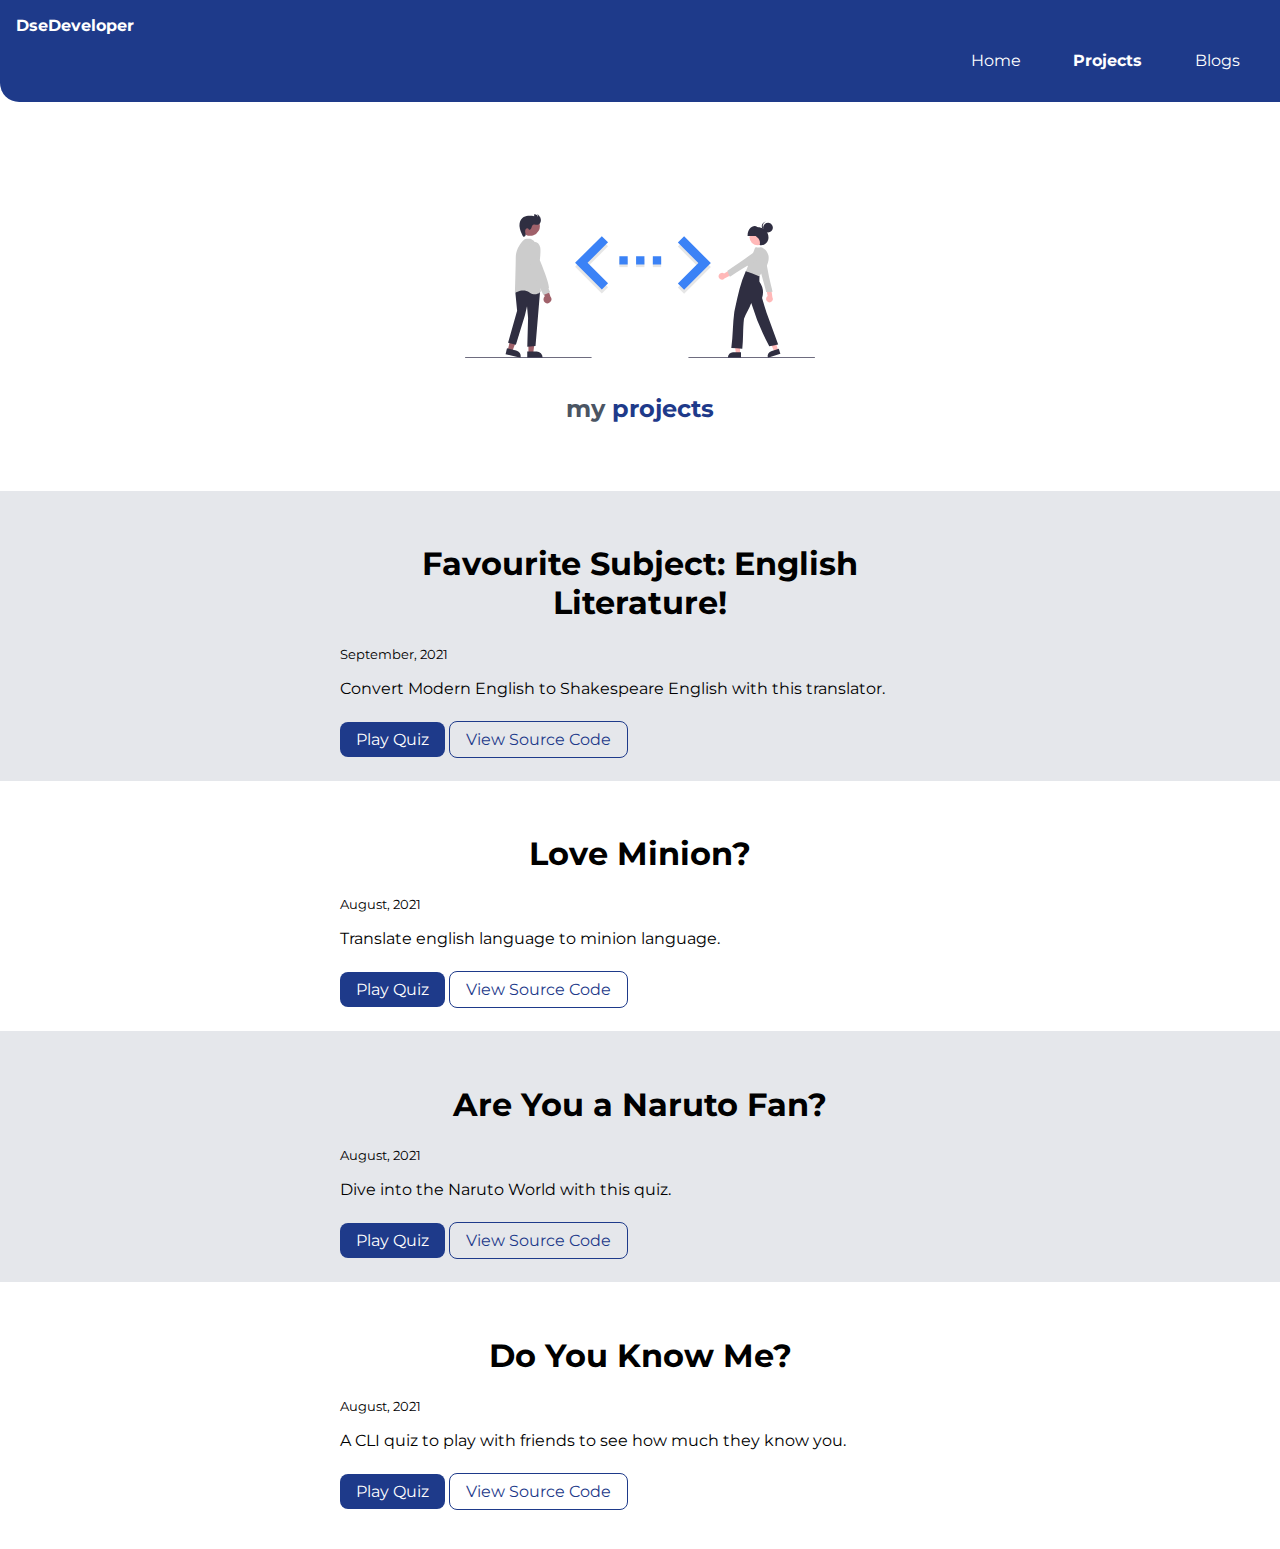
==== projects.html @ 9e45497c "docs:  files added" ====
<!DOCTYPE html>
<html lang="en">
<head>
    <meta charset="UTF-8">
    <meta http-equiv="X-UA-Compatible" content="IE=edge">
    <meta name="viewport" content="width=device-width, initial-scale=1.0">
    <link rel="stylesheet" href="style.css">
    <title>Projects | adarshbalika</title>
</head>
<body>
    <nav class="navigation container">
        <div class="nav-brand">DseDeveloper</div>
        <ul class="list-no-bullet nav-pills">
            <li class="list-inline "> <a class="link" href="/">Home</a> </li>
            <li class="list-inline link-active"> <a class="link" href="/projects.html">Projects</a> </li>
            <li class="list-inline"> <a class="link" href="/blogs.html">Blogs</a> </li>
        </ul>
    </nav>

    <header class="hero">
        <img class="hero-image" src="/images/projects.svg" />
        <h2 class="hero-heading">my <span class="heading-inverted"> projects</span>        
    </header>   

    <ul class="list-no-bullet">
        <section class="section ow">
            <li >
                <div class="container container-center">
                    <h1>Favourite Subject: English Literature!</h1>
                    <small>September, 2021</small>
                    <p class="spaces">Convert Modern English to Shakespeare English with this translator. </p>
                    <a class="link link-primary " href="https://shakespeare-translator-0407.netlify.app/">Play Quiz</a>
                    <a class="link link-secondary " href="https://github.com/deepali0407/Shakespeare-Translator">View Source Code</a>
                 </div>
             </li>
        </section>
        <section class="section ">
            <li >
                <div class="container container-center">
                    <h1>Love Minion?</h1>
                    <small>August, 2021</small>
                    <p class="spaces">Translate english language to minion language. </p>
                    <a class="link link-primary" href="https://banana-speak0407.netlify.app/">Play Quiz</a>
                    <a class="link link-secondary" href="https://github.com/deepali0407/neogcamp-banana-speak">View Source Code</a>
                 </div>
             </li>
        </section>
        <section class="section ow">
            <li >
                <div class="container container-center">
                    <h1>Are You a Naruto Fan?</h1>
                    <small>August, 2021</small>
                    <p class="spaces">Dive into the Naruto World with this quiz. </p>
                    <a class="link link-primary " href="https://replit.com/@Deepali0407/Naruto-Quiz?embed=1&output=1#index.js">Play Quiz</a>
                    <a class="link link-secondary " href="https://github.com/deepali0407/Naruto-Quiz">View Source Code</a>
                 </div>
             </li>
        </section>
        <section class="section ">
            <li >
                <div class="container container-center">
                    <h1>Do You Know Me?</h1>
                    <small>August, 2021</small>
                    <p class="spaces">A CLI quiz to play with friends to see how much they know you. </p>
                    <a class="link link-primary" href="https://replit.com/@Deepali0407/game?embed=1&output=1#index.js">Play Quiz</a>
                    <a class="link link-secondary" href="https://github.com/deepali0407/do-you-know-quiz">View Source Code</a>
                 </div>
             </li>
        </section>
       
    
    </ul>


</body>
</html>
---- style.css ----
@import url('https://fonts.googleapis.com/css2?family=Montserrat:wght@400;700&display=swap');

:root{
    --primary-color: #1E3A8A ;
    --off-white: #E5E7EB;
    --dark-grey: #4B5563;
}
body{
    font-family: 'Montserrat', sans-serif;
    margin: 0px;
}

hr{
    margin: 2rem 0rem;
}
/* spaces */
.spaces{
    margin-bottom: 2rem;
}

/* container */

.container{
    padding: 0rem 1rem;

}
.container-center{
    max-width: 600px;
    margin:auto;
}
/* links */
.link{
    text-decoration: none;
    padding: 0.5rem 1rem;
}
.link-primary{
    background-color: var(--primary-color);
    border-radius: 0.5rem;
    color: white;
}
.link-secondary{
    color: var(--primary-color);
    border-radius: 0.5rem;
    border: 1px solid var(--primary-color);
}
/* list */

.list-no-bullet{
   list-style: none;
   padding-inline-start: 0px;

}
.list-inline{
    display: inline;
    padding: 0rem 0.5rem;
}
.navigation{
    background-color: var(--primary-color);
    color: white;
    padding: 1rem;
    border-bottom-left-radius: 1.2rem;
}
.navigation .nav-brand{
    font-weight: bold;

}
.navigation .nav-pills{
    text-align: right;
}
.navigation .link{
    color: white;
   
}.navigation .link-active{
    font-weight: bold;
}
.hero{
    padding: 2rem;
}
.hero .hero-image{
    max-width: 350px;
    display: block;
    margin: auto;
    padding-top: 5rem;
}
.hero .hero-heading{
    color: var(--dark-grey);
    padding-top: 1rem;
    text-align: center;
}
.hero .hero-heading .heading-inverted{
    text-align: center;
    color: var(--primary-color)
}
/* section */
.section{
    padding: 2rem;
}
.section h1{
    text-align: center;
    }
.ow{
   background-color: var(--off-white);

}
/* footer */
.footer{
    background-color: var(--primary-color);
    color: white;
    padding: 4rem 1rem;
    text-align: center;
    border-top-right-radius: 1.2rem;
    
}
.footer .footer-heading{
    font-weight: bold;
    font-size: large;
}
.footer .link{
    color: white;
}
.footer ul{
    padding: 2rem;
    padding-inline-start: 0px;
    margin-block-start: 0rem;
    margin-block-end: 0rem;
}
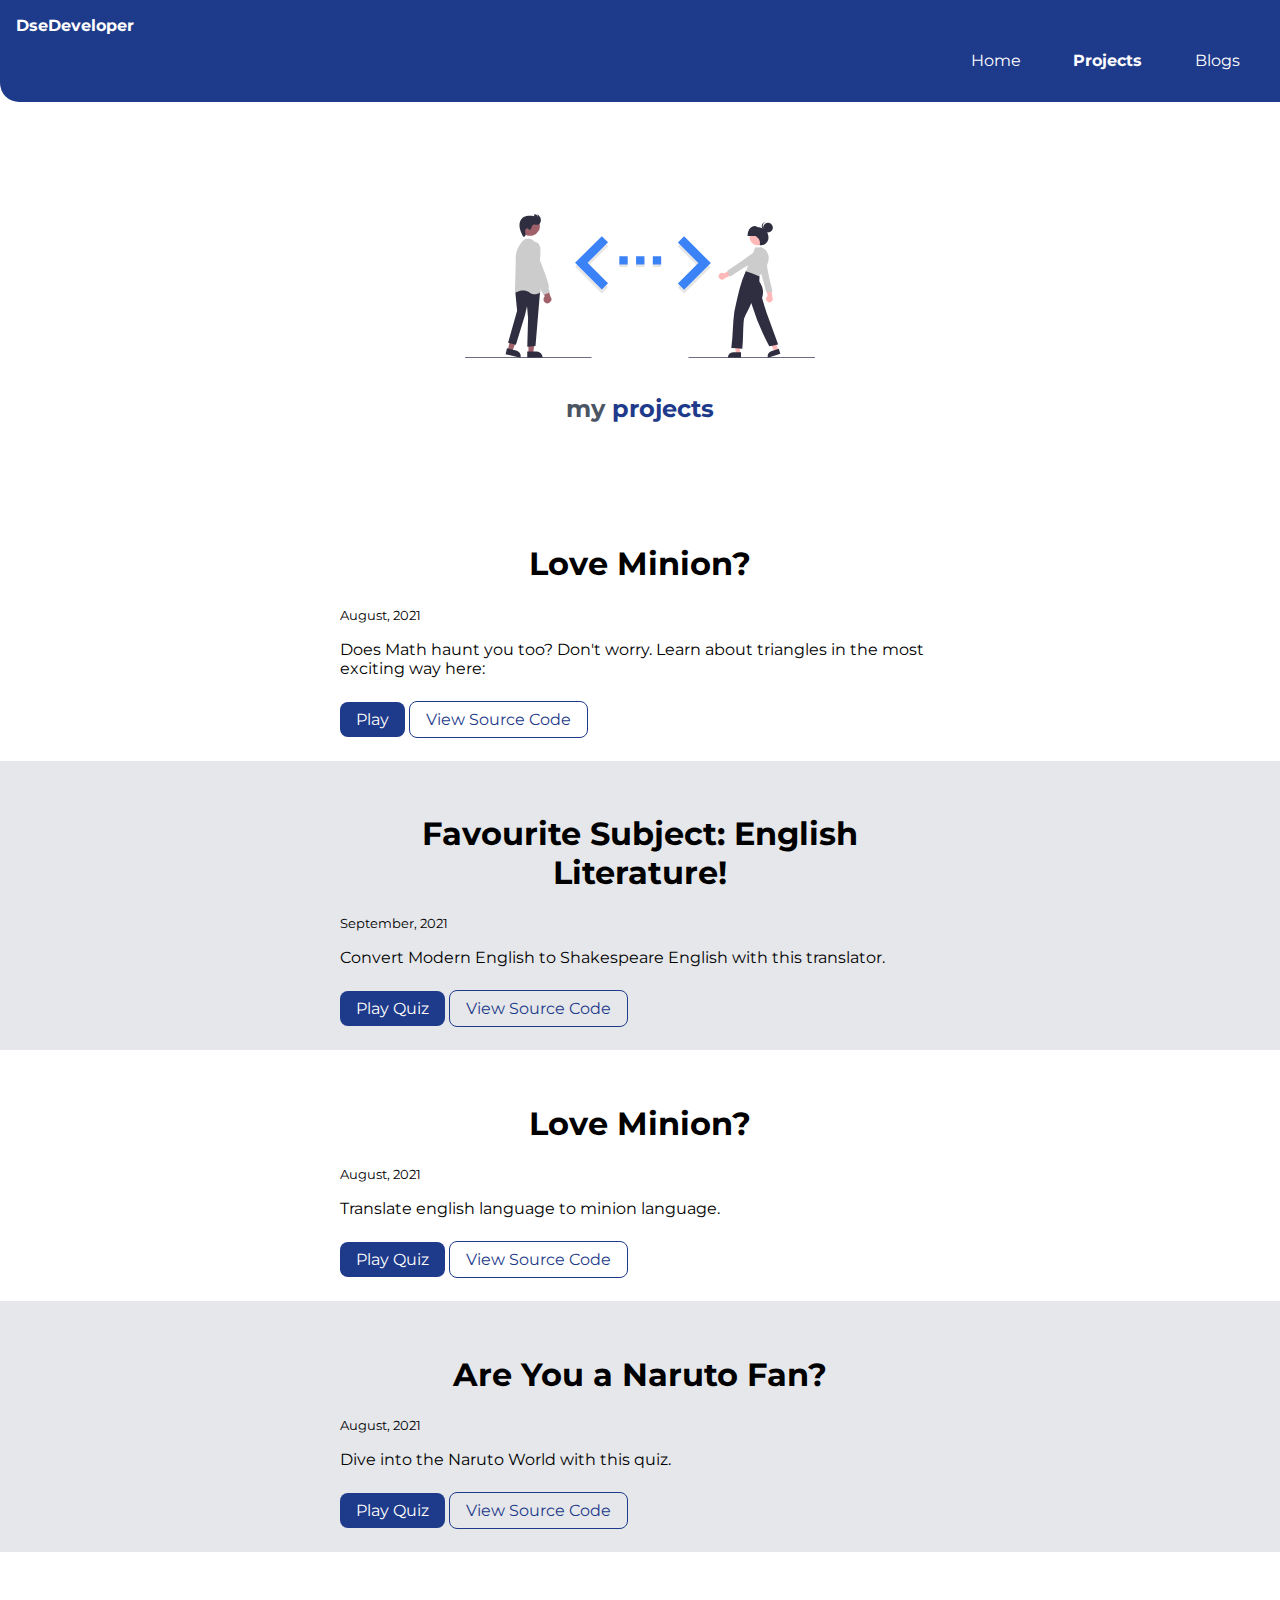
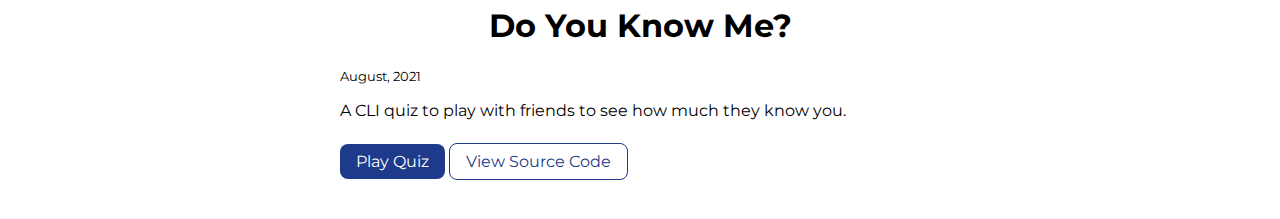
==== commit c7dfd239: "Update projects.html" ====
--- a/projects.html
+++ b/projects.html
@@ -23,6 +23,17 @@
     </header>   
 
     <ul class="list-no-bullet">
+        <section class="section ">
+            <li >
+                <div class="container container-center">
+                    <h1>Love Minion?</h1>
+                    <small>August, 2021</small>
+                    <p class="spaces">Does Math haunt you too? Don't worry. Learn about triangles in the most exciting  way here: </p>
+                    <a class="link link-primary" href="https://funwithtriangles-0407.netlify.app/">Play</a>
+                    <a class="link link-secondary" href="https://github.com/deepali0407/triangles">View Source Code</a>
+                 </div>
+             </li>
+        </section>
         <section class="section ow">
             <li >
                 <div class="container container-center">
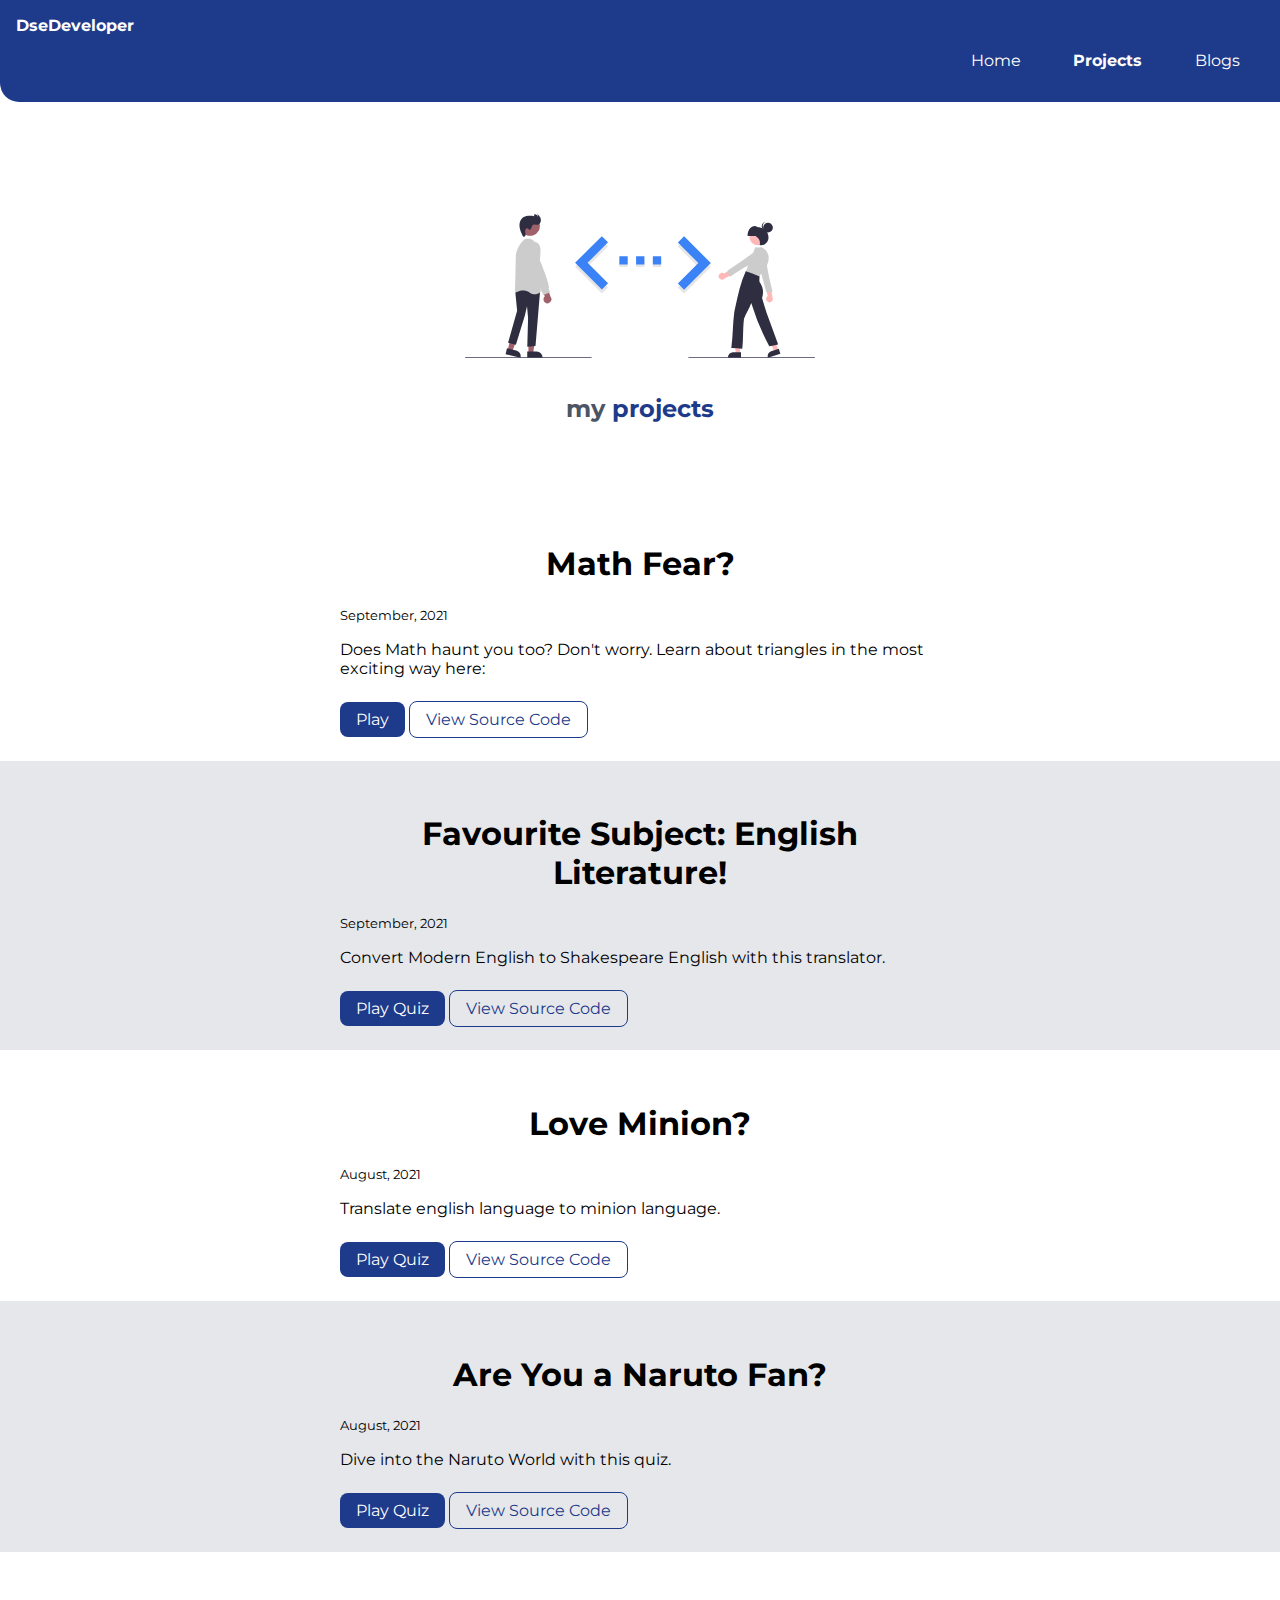
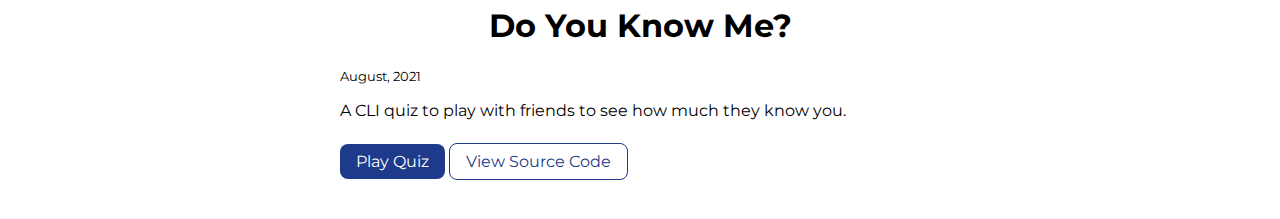
==== commit a30b563b: "Update projects.html" ====
--- a/projects.html
+++ b/projects.html
@@ -26,8 +26,8 @@
         <section class="section ">
             <li >
                 <div class="container container-center">
-                    <h1>Love Minion?</h1>
-                    <small>August, 2021</small>
+                    <h1>Math Fear?</h1>
+                    <small>September, 2021</small>
                     <p class="spaces">Does Math haunt you too? Don't worry. Learn about triangles in the most exciting  way here: </p>
                     <a class="link link-primary" href="https://funwithtriangles-0407.netlify.app/">Play</a>
                     <a class="link link-secondary" href="https://github.com/deepali0407/triangles">View Source Code</a>
